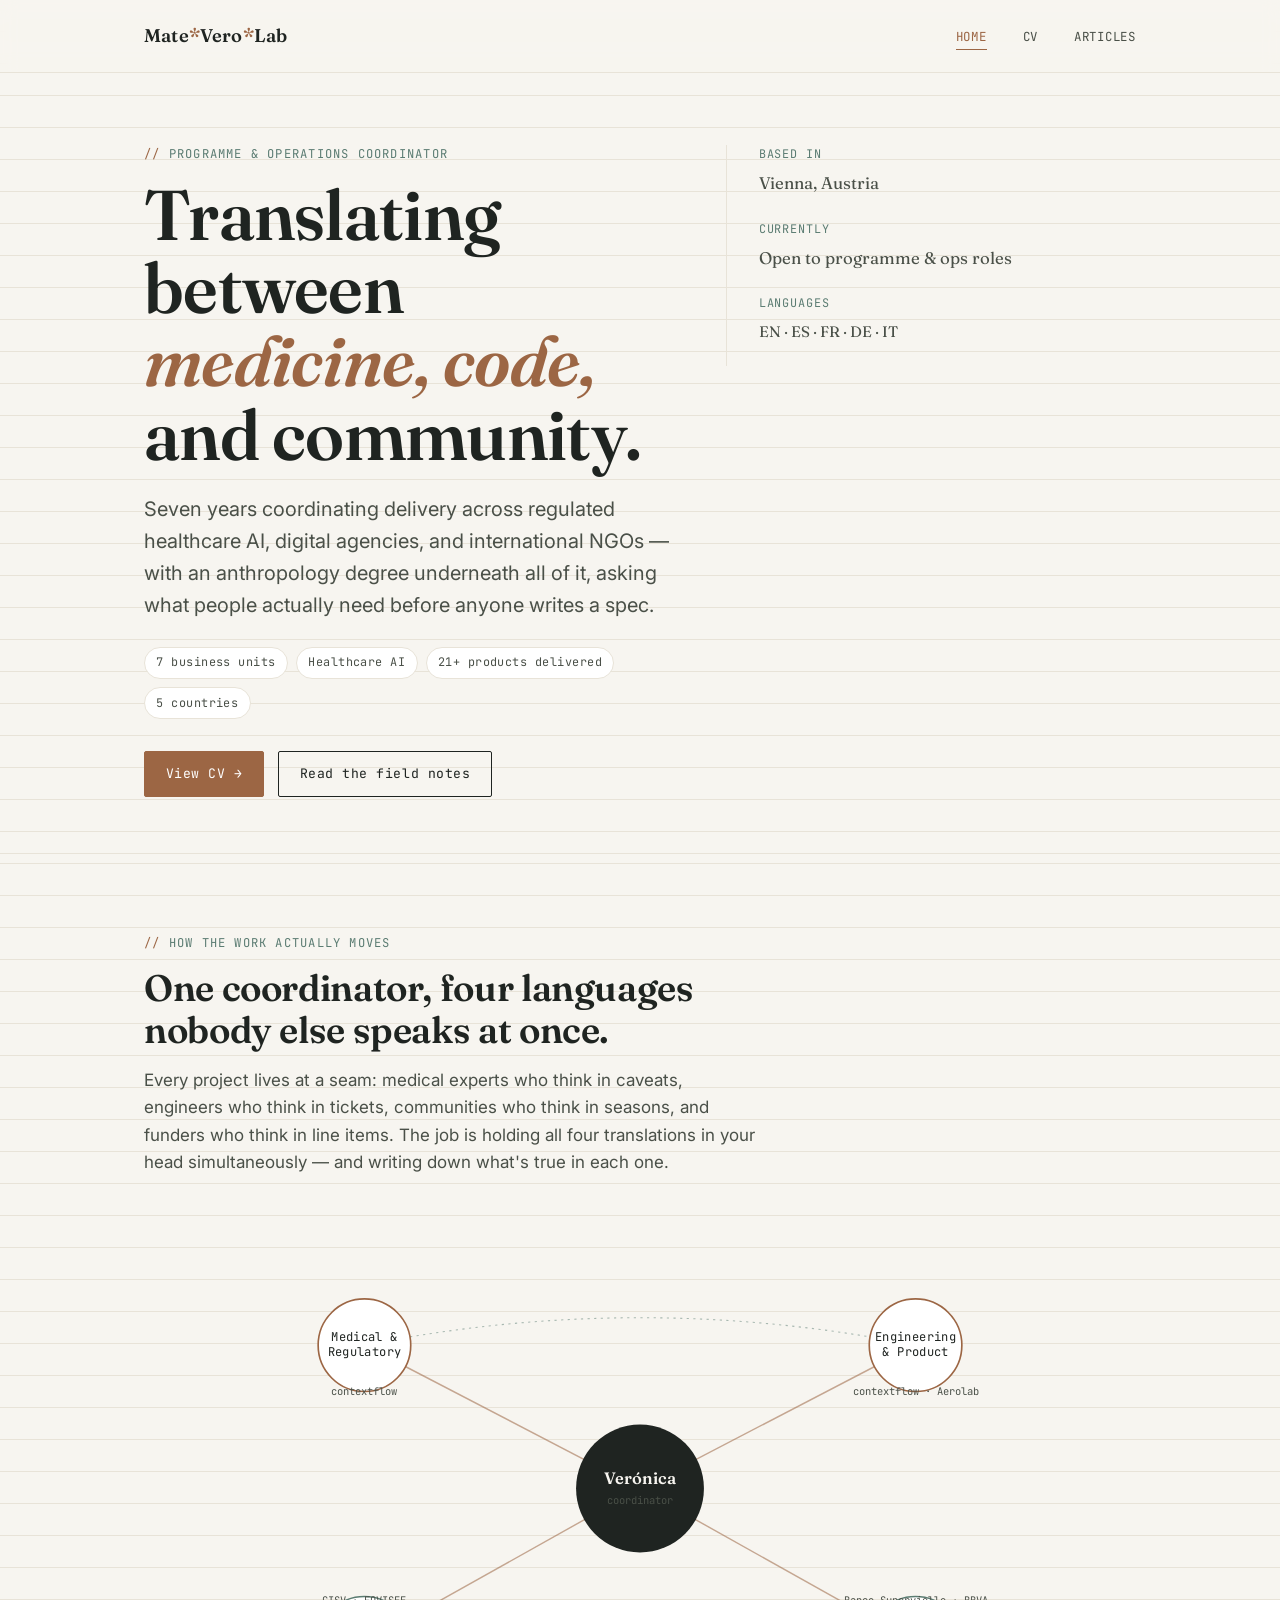
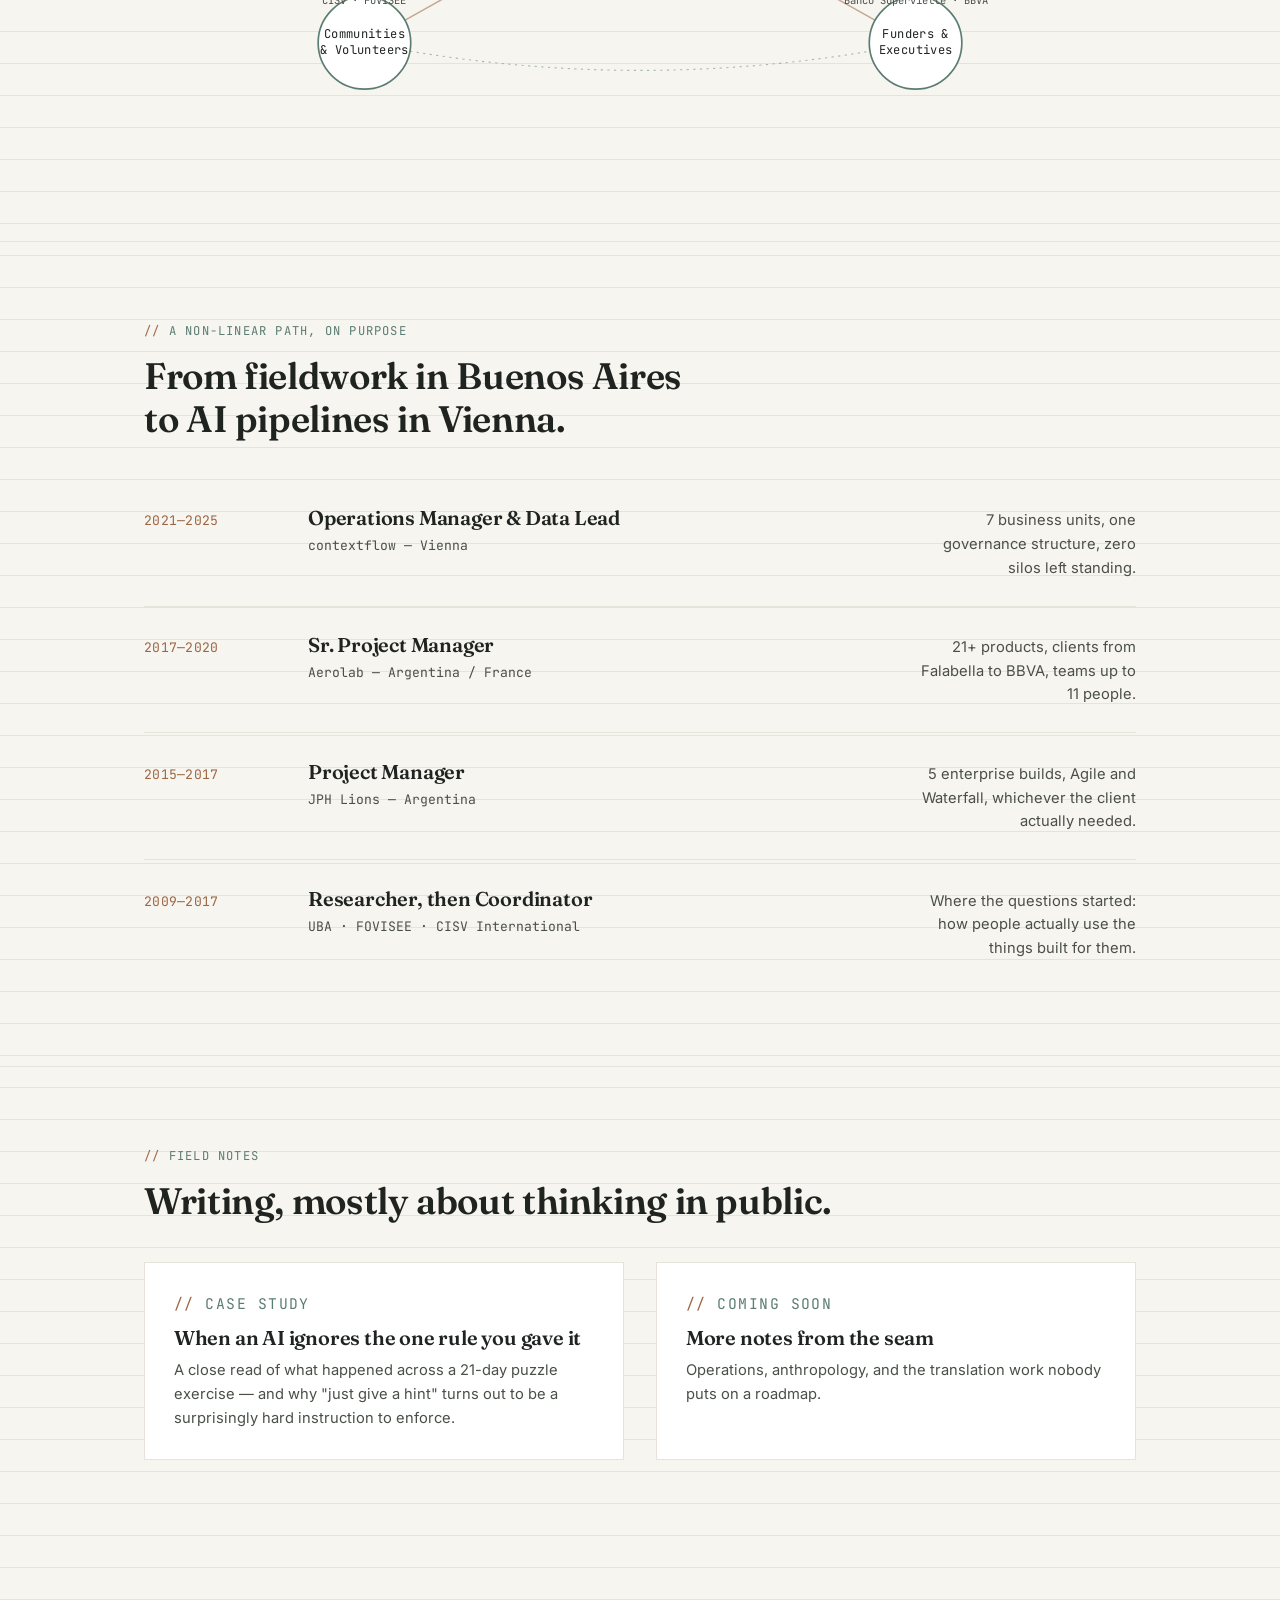
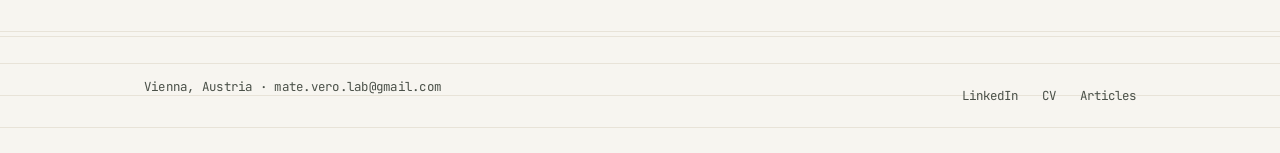
==== index.html @ 9cffab48 "Add files via upload root docs" ====
<!DOCTYPE html>
<html lang="en">
<head>
<meta charset="UTF-8">
<meta name="viewport" content="width=device-width, initial-scale=1.0">
<title>MateVero*Lab — Field notes on operations, AI, and anthropology</title>
<meta name="description" content="Programme and operations coordinator working at the seam between regulated AI, international NGOs, and anthropology.">
<link rel="preconnect" href="https://fonts.googleapis.com">
<link href="https://fonts.googleapis.com/css2?family=Fraunces:opsz,wght@9..144,400;9..144,500;9..144,600;9..144,700&family=Inter:wght@400;500;600&family=JetBrains+Mono:wght@400;500&display=swap" rel="stylesheet">
<link rel="stylesheet" href="style.css">
<style>

  /* ---------- Hero ---------- */
  .hero {
    padding: 4.5rem 0 3.5rem;
    border-bottom: 1px solid var(--paper-line);
  }

  .hero-grid {
    display: grid;
    grid-template-columns: 1.3fr 1fr;
    gap: 3rem;
    align-items: start;
  }

  .hero h1 {
    margin-top: 0.6rem;
  }

  .hero h1 em {
    font-style: italic;
    color: var(--terracotta);
  }

  .hero-tags {
    display: flex;
    flex-wrap: wrap;
    gap: 0.5rem;
    margin-top: 1.6rem;
  }

  .hero-tag {
    font-family: var(--mono);
    font-size: 0.74rem;
    letter-spacing: 0.04em;
    padding: 0.35rem 0.7rem;
    border: 1px solid var(--paper-line);
    border-radius: 100px;
    color: var(--ink-soft);
    background: var(--white);
  }

  .hero-actions {
    margin-top: 2rem;
    display: flex;
    gap: 0.85rem;
    flex-wrap: wrap;
  }

  .hero-aside {
    border-left: 1px solid var(--paper-line);
    padding-left: 2rem;
  }

  .hero-aside .label {
    font-family: var(--mono);
    font-size: 0.74rem;
    color: var(--sage);
    text-transform: uppercase;
    letter-spacing: 0.08em;
    margin-bottom: 0.4rem;
  }

  .hero-aside .value {
    font-family: var(--serif);
    font-size: 1.05rem;
    margin-bottom: 1.4rem;
  }

  /* ---------- Translation diagram (signature element) ---------- */

  .diagram-section {
    padding: 5rem 0;
    border-bottom: 1px solid var(--paper-line);
  }

  .diagram-intro {
    max-width: 620px;
    margin-bottom: 3rem;
  }

  .diagram-wrap {
    width: 100%;
    overflow: visible;
  }

  .node-label {
    font-family: var(--mono);
    font-size: 11px;
    letter-spacing: 0.03em;
    fill: var(--ink);
  }

  .node-sublabel {
    font-family: var(--mono);
    font-size: 9.5px;
    fill: var(--ink-soft);
  }

  .center-label {
    font-family: var(--serif);
    font-weight: 600;
    font-size: 15px;
    fill: var(--paper);
  }

  /* ---------- Path sections ---------- */

  .path-section {
    padding: 5rem 0;
    border-bottom: 1px solid var(--paper-line);
  }

  .path-list {
    display: grid;
    gap: 0;
  }

  .path-row {
    display: grid;
    grid-template-columns: 140px 1fr 220px;
    gap: 1.5rem;
    padding: 1.6rem 0;
    border-top: 1px solid var(--paper-line);
    align-items: baseline;
  }

  .path-row:first-of-type {
    border-top: none;
  }

  .path-years {
    font-family: var(--mono);
    font-size: 0.82rem;
    color: var(--terracotta);
    letter-spacing: 0.02em;
  }

  .path-role h3 {
    margin-bottom: 0.25rem;
  }

  .path-role .org {
    font-family: var(--mono);
    font-size: 0.82rem;
    color: var(--ink-soft);
  }

  .path-desc {
    font-size: 0.92rem;
    color: var(--ink-soft);
    text-align: right;
  }

  @media (max-width: 760px) {
    .hero-grid { grid-template-columns: 1fr; }
    .hero-aside { border-left: none; padding-left: 0; border-top: 1px solid var(--paper-line); padding-top: 1.5rem; }
    .path-row { grid-template-columns: 1fr; gap: 0.4rem; }
    .path-desc { text-align: left; }
  }

  /* ---------- Articles teaser ---------- */

  .teaser-section { padding: 5rem 0; }

  .teaser-grid {
    display: grid;
    grid-template-columns: repeat(2, 1fr);
    gap: 2rem;
    margin-top: 2.5rem;
  }

  .teaser-card {
    border: 1px solid var(--paper-line);
    background: var(--white);
    padding: 1.8rem;
    text-decoration: none;
    display: block;
    transition: border-color 0.15s ease, transform 0.15s ease;
  }

  .teaser-card:hover {
    border-color: var(--terracotta);
    transform: translateY(-2px);
  }

  .teaser-card .eyebrow { margin-bottom: 0.6rem; }
  .teaser-card h3 { margin-bottom: 0.5rem; }
  .teaser-card p { font-size: 0.92rem; margin-bottom: 0; }

  @media (max-width: 700px) {
    .teaser-grid { grid-template-columns: 1fr; }
  }
</style>
</head>
<body>

<nav class="site-nav">
  <div class="shell">
    <a href="index.html" class="nav-mark">Mate<span class="dot">*</span>Vero<span class="dot">*</span>Lab</a>
    <ul class="nav-links">
      <li><a href="index.html" aria-current="page">Home</a></li>
      <li><a href="cv.html">CV</a></li>
      <li><a href="articles.html">Articles</a></li>
    </ul>
  </div>
</nav>

<header class="hero">
  <div class="shell hero-grid">
    <div>
      <p class="eyebrow">Programme & Operations Coordinator</p>
      <h1>Translating between<br><em>medicine, code,</em><br>and community.</h1>
      <p class="lede" style="margin-top:1.4rem;">
        Seven years coordinating delivery across regulated healthcare AI, digital agencies, and international NGOs — with an anthropology degree underneath all of it, asking what people actually need before anyone writes a spec.
      </p>
      <div class="hero-tags">
        <span class="hero-tag">7 business units</span>
        <span class="hero-tag">Healthcare AI</span>
        <span class="hero-tag">21+ products delivered</span>
        <span class="hero-tag">5 countries</span>
      </div>
      <div class="hero-actions">
        <a href="cv.html" class="btn btn-solid">View CV →</a>
        <a href="articles.html" class="btn">Read the field notes</a>
      </div>
    </div>
    <aside class="hero-aside">
      <p class="label">Based in</p>
      <p class="value">Vienna, Austria</p>
      <p class="label">Currently</p>
      <p class="value">Open to programme & ops roles</p>
      <p class="label">Languages</p>
      <p class="value" style="font-size:0.95rem;">EN · ES · FR · DE · IT</p>
    </aside>
  </div>
</header>

<section class="diagram-section">
  <div class="shell">
    <div class="diagram-intro">
      <p class="eyebrow">How the work actually moves</p>
      <h2>One coordinator, four languages nobody else speaks at once.</h2>
      <p style="margin-top:1rem;">Every project lives at a seam: medical experts who think in caveats, engineers who think in tickets, communities who think in seasons, and funders who think in line items. The job is holding all four translations in your head simultaneously — and writing down what's true in each one.</p>
    </div>

    <div class="diagram-wrap">
      <svg viewBox="0 0 900 480" xmlns="http://www.w3.org/2000/svg" role="img" aria-label="Diagram showing Verónica as the central translator between medical/regulatory, engineering, community, and funding worlds">
        <!-- connecting lines -->
        <g stroke="#9C6644" stroke-width="1.3" fill="none" opacity="0.55">
          <path d="M 450 240 L 200 110" />
          <path d="M 450 240 L 700 110" />
          <path d="M 450 240 L 200 380" />
          <path d="M 450 240 L 700 380" />
        </g>
        <g stroke="#5B7C72" stroke-width="1" fill="none" stroke-dasharray="2 4" opacity="0.5">
          <path d="M 200 110 Q 450 60 700 110" />
          <path d="M 200 380 Q 450 430 700 380" />
        </g>

        <!-- center node -->
        <circle cx="450" cy="240" r="58" fill="#1F2421" />
        <text x="450" y="236" text-anchor="middle" class="center-label">Verónica</text>
        <text x="450" y="254" text-anchor="middle" class="node-sublabel" fill="#C9A66B">coordinator</text>

        <!-- node: medical/regulatory -->
        <circle cx="200" cy="110" r="42" fill="#FFFFFF" stroke="#9C6644" stroke-width="1.5" />
        <text x="200" y="106" text-anchor="middle" class="node-label">Medical &</text>
        <text x="200" y="120" text-anchor="middle" class="node-label">Regulatory</text>

        <!-- node: engineering -->
        <circle cx="700" cy="110" r="42" fill="#FFFFFF" stroke="#9C6644" stroke-width="1.5" />
        <text x="700" y="106" text-anchor="middle" class="node-label">Engineering</text>
        <text x="700" y="120" text-anchor="middle" class="node-label">& Product</text>

        <!-- node: community -->
        <circle cx="200" cy="380" r="42" fill="#FFFFFF" stroke="#5B7C72" stroke-width="1.5" />
        <text x="200" y="376" text-anchor="middle" class="node-label">Communities</text>
        <text x="200" y="390" text-anchor="middle" class="node-label">& Volunteers</text>

        <!-- node: funding -->
        <circle cx="700" cy="380" r="42" fill="#FFFFFF" stroke="#5B7C72" stroke-width="1.5" />
        <text x="700" y="376" text-anchor="middle" class="node-label">Funders &</text>
        <text x="700" y="390" text-anchor="middle" class="node-label">Executives</text>

        <!-- small annotations -->
        <text x="200" y="155" text-anchor="middle" class="node-sublabel">contextflow</text>
        <text x="700" y="155" text-anchor="middle" class="node-sublabel">contextflow · Aerolab</text>
        <text x="200" y="345" text-anchor="middle" class="node-sublabel">CISV · FOVISEE</text>
        <text x="700" y="345" text-anchor="middle" class="node-sublabel">Banco Supervielle · BBVA</text>
      </svg>
    </div>
  </div>
</section>

<section class="path-section">
  <div class="shell">
    <p class="eyebrow">A non-linear path, on purpose</p>
    <h2>From fieldwork in Buenos Aires<br>to AI pipelines in Vienna.</h2>

    <div class="path-list" style="margin-top:2.5rem;">
      <div class="path-row">
        <div class="path-years">2021—2025</div>
        <div class="path-role">
          <h3>Operations Manager & Data Lead</h3>
          <div class="org">contextflow — Vienna</div>
        </div>
        <div class="path-desc">7 business units, one governance structure, zero silos left standing.</div>
      </div>
      <div class="path-row">
        <div class="path-years">2017—2020</div>
        <div class="path-role">
          <h3>Sr. Project Manager</h3>
          <div class="org">Aerolab — Argentina / France</div>
        </div>
        <div class="path-desc">21+ products, clients from Falabella to BBVA, teams up to 11 people.</div>
      </div>
      <div class="path-row">
        <div class="path-years">2015—2017</div>
        <div class="path-role">
          <h3>Project Manager</h3>
          <div class="org">JPH Lions — Argentina</div>
        </div>
        <div class="path-desc">5 enterprise builds, Agile and Waterfall, whichever the client actually needed.</div>
      </div>
      <div class="path-row">
        <div class="path-years">2009—2017</div>
        <div class="path-role">
          <h3>Researcher, then Coordinator</h3>
          <div class="org">UBA · FOVISEE · CISV International</div>
        </div>
        <div class="path-desc">Where the questions started: how people actually use the things built for them.</div>
      </div>
    </div>
  </div>
</section>

<section class="teaser-section">
  <div class="shell">
    <p class="eyebrow">Field notes</p>
    <h2>Writing, mostly about thinking in public.</h2>
    <div class="teaser-grid">
      <a href="articles.html" class="teaser-card">
        <p class="eyebrow">Case study</p>
        <h3>When an AI ignores the one rule you gave it</h3>
        <p>A close read of what happened across a 21-day puzzle exercise — and why "just give a hint" turns out to be a surprisingly hard instruction to enforce.</p>
      </a>
      <a href="articles.html" class="teaser-card">
        <p class="eyebrow">Coming soon</p>
        <h3>More notes from the seam</h3>
        <p>Operations, anthropology, and the translation work nobody puts on a roadmap.</p>
      </a>
    </div>
  </div>
</section>

<footer class="site-footer">
  <div class="shell">
    <p class="footer-meta">Vienna, Austria · mate.vero.lab@gmail.com</p>
    <ul class="footer-links">
      <li><a href="https://linkedin.com/in/veronica-mandelbaum">LinkedIn</a></li>
      <li><a href="cv.html">CV</a></li>
      <li><a href="articles.html">Articles</a></li>
    </ul>
  </div>
</footer>

</body>
</html>
---- style.css ----
/* ============================================
   Verónica Mandelbaum — Design System
   Field notes from between disciplines
   ============================================ */

:root {
  --paper: #F7F5F0;
  --paper-line: #E8E3D8;
  --ink: #1F2421;
  --ink-soft: #4A5048;
  --terracotta: #9C6644;
  --sage: #5B7C72;
  --gold: #C9A66B;
  --white: #FFFFFF;

  --serif: "Fraunces", Georgia, serif;
  --sans: "Inter", -apple-system, BlinkMacSystemFont, sans-serif;
  --mono: "JetBrains Mono", "SF Mono", Menlo, monospace;

  --max-w: 1120px;
  --gutter: clamp(1.5rem, 5vw, 4rem);
}

* { box-sizing: border-box; }

html {
  scroll-behavior: smooth;
}

@media (prefers-reduced-motion: reduce) {
  html { scroll-behavior: auto; }
  *, *::before, *::after {
    animation-duration: 0.01ms !important;
    animation-iteration-count: 1 !important;
    transition-duration: 0.01ms !important;
  }
}

body {
  margin: 0;
  background: var(--paper);
  background-image:
    repeating-linear-gradient(
      to bottom,
      transparent 0,
      transparent 31px,
      var(--paper-line) 31px,
      var(--paper-line) 32px
    );
  color: var(--ink);
  font-family: var(--sans);
  font-size: 17px;
  line-height: 1.6;
  -webkit-font-smoothing: antialiased;
}

a { color: inherit; }

::selection {
  background: var(--gold);
  color: var(--ink);
}

/* ---------- Layout shell ---------- */

.shell {
  max-width: var(--max-w);
  margin: 0 auto;
  padding: 0 var(--gutter);
}

/* ---------- Nav ---------- */

.site-nav {
  position: sticky;
  top: 0;
  z-index: 50;
  background: rgba(247, 245, 240, 0.88);
  backdrop-filter: blur(8px);
  border-bottom: 1px solid var(--paper-line);
}

.site-nav .shell {
  display: flex;
  align-items: center;
  justify-content: space-between;
  height: 72px;
}

.nav-mark {
  font-family: var(--serif);
  font-weight: 600;
  font-size: 1.15rem;
  letter-spacing: 0.01em;
  text-decoration: none;
  color: var(--ink);
}

.nav-mark .dot {
  color: var(--terracotta);
}

.nav-links {
  display: flex;
  gap: clamp(1.25rem, 3vw, 2.25rem);
  list-style: none;
  margin: 0;
  padding: 0;
}

.nav-links a {
  font-family: var(--mono);
  font-size: 0.78rem;
  letter-spacing: 0.06em;
  text-transform: uppercase;
  text-decoration: none;
  color: var(--ink-soft);
  padding-bottom: 4px;
  border-bottom: 1px solid transparent;
  transition: color 0.15s ease, border-color 0.15s ease;
}

.nav-links a:hover,
.nav-links a[aria-current="page"] {
  color: var(--terracotta);
  border-bottom-color: var(--terracotta);
}

.nav-links a:focus-visible,
a:focus-visible,
button:focus-visible {
  outline: 2px solid var(--sage);
  outline-offset: 3px;
  border-radius: 2px;
}

/* ---------- Eyebrow / labels ---------- */

.eyebrow {
  font-family: var(--mono);
  font-size: 0.76rem;
  letter-spacing: 0.1em;
  text-transform: uppercase;
  color: var(--sage);
  margin: 0 0 0.85rem;
}

.eyebrow::before {
  content: "// ";
  color: var(--terracotta);
}

/* ---------- Typography ---------- */

h1, h2, h3 {
  font-family: var(--serif);
  font-weight: 600;
  letter-spacing: -0.01em;
  margin: 0;
  color: var(--ink);
}

h1 { font-size: clamp(2.6rem, 6vw, 4.4rem); line-height: 1.04; }
h2 { font-size: clamp(1.7rem, 3.4vw, 2.3rem); line-height: 1.15; }
h3 { font-size: 1.25rem; line-height: 1.3; }

p { margin: 0 0 1rem; color: var(--ink-soft); }

.lede {
  font-size: clamp(1.05rem, 1.6vw, 1.25rem);
  color: var(--ink-soft);
  max-width: 640px;
}

/* ---------- Footer ---------- */

.site-footer {
  border-top: 1px solid var(--paper-line);
  margin-top: 6rem;
}

.site-footer .shell {
  padding-top: 2.5rem;
  padding-bottom: 2.5rem;
  display: flex;
  flex-wrap: wrap;
  gap: 1rem;
  justify-content: space-between;
  align-items: center;
}

.footer-meta {
  font-family: var(--mono);
  font-size: 0.78rem;
  color: var(--ink-soft);
  letter-spacing: 0.02em;
}

.footer-links {
  display: flex;
  gap: 1.5rem;
  list-style: none;
  margin: 0;
  padding: 0;
}

.footer-links a {
  font-family: var(--mono);
  font-size: 0.78rem;
  text-decoration: none;
  color: var(--ink-soft);
  border-bottom: 1px solid transparent;
  transition: color 0.15s ease, border-color 0.15s ease;
}

.footer-links a:hover {
  color: var(--terracotta);
  border-bottom-color: var(--terracotta);
}

/* ---------- Buttons / pills ---------- */

.btn {
  display: inline-flex;
  align-items: center;
  gap: 0.5rem;
  font-family: var(--mono);
  font-size: 0.82rem;
  letter-spacing: 0.04em;
  text-decoration: none;
  padding: 0.7rem 1.3rem;
  border: 1px solid var(--ink);
  border-radius: 2px;
  color: var(--ink);
  transition: background 0.15s ease, color 0.15s ease;
}

.btn:hover {
  background: var(--ink);
  color: var(--paper);
}

.btn-solid {
  background: var(--terracotta);
  border-color: var(--terracotta);
  color: var(--white);
}

.btn-solid:hover {
  background: #82512f;
  border-color: #82512f;
  color: var(--white);
}

@media (max-width: 640px) {
  .nav-links { gap: 1rem; }
  .nav-links a { font-size: 0.7rem; }
}
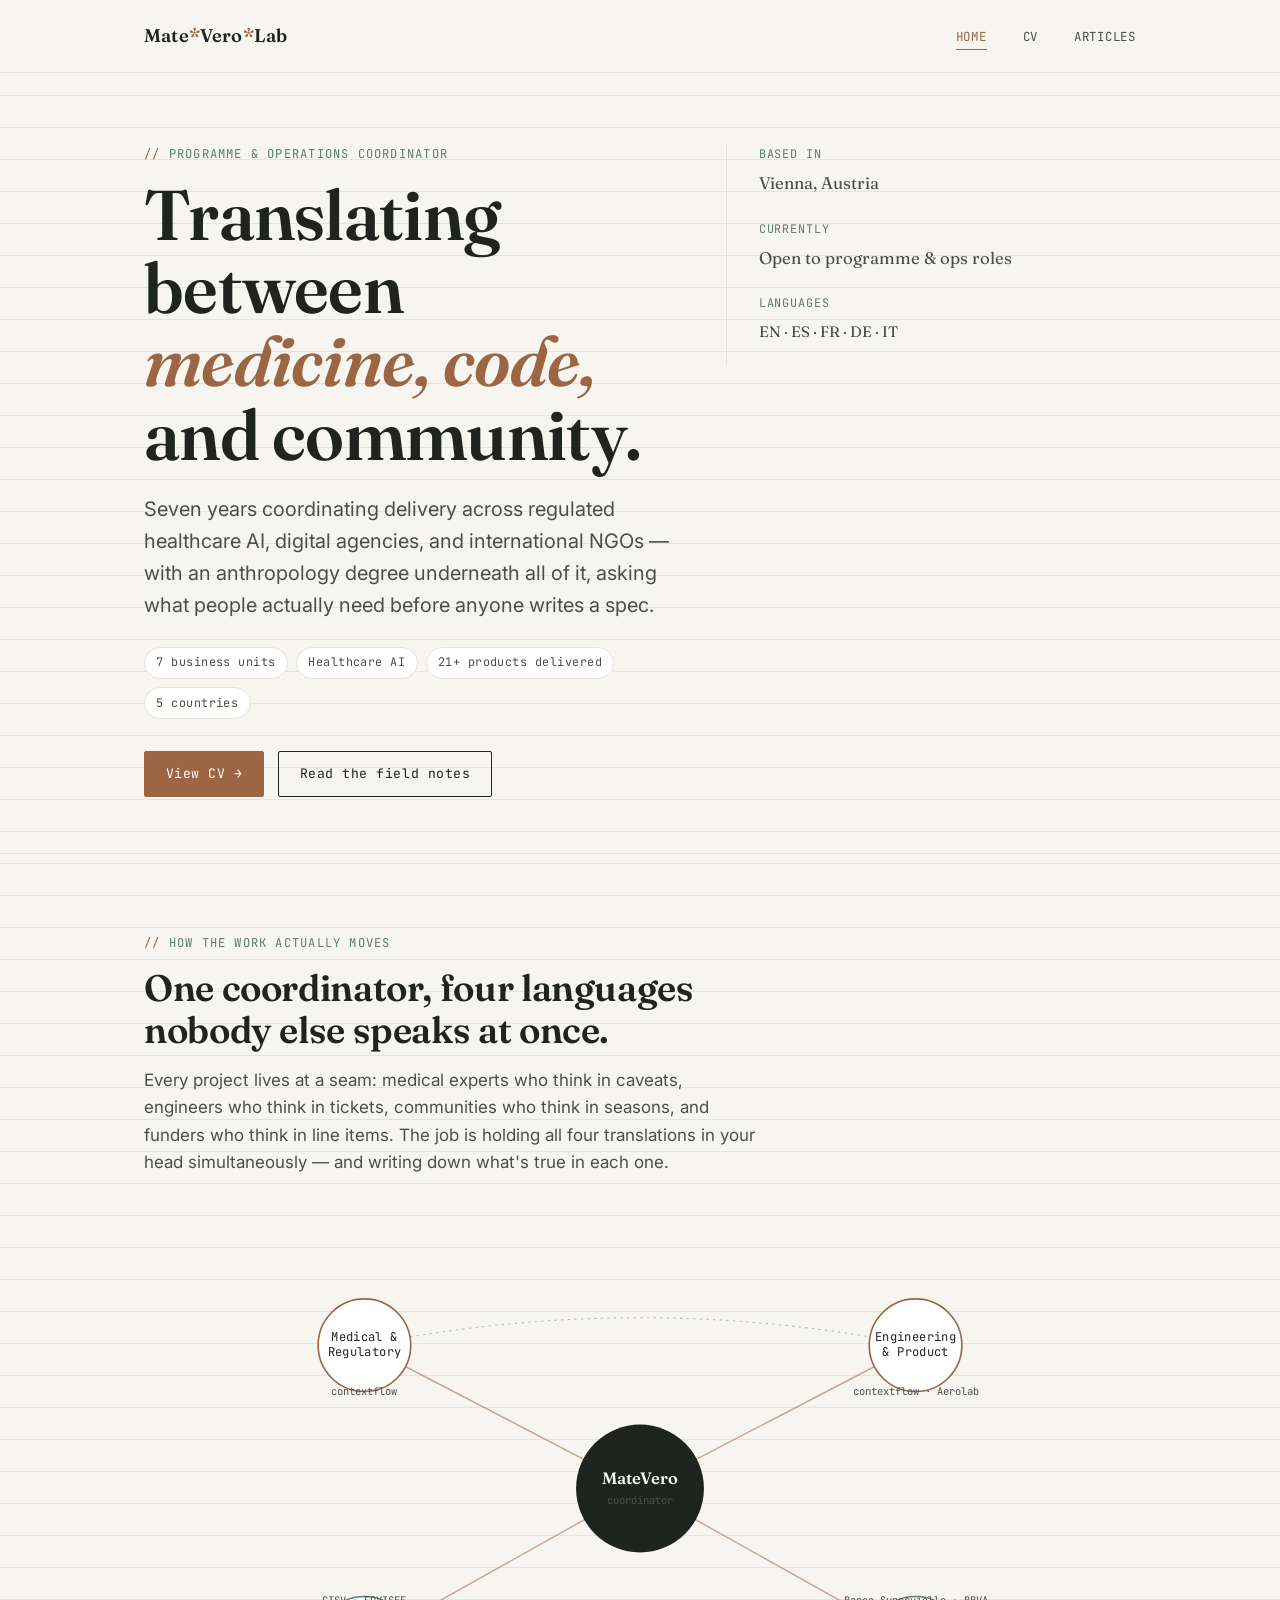
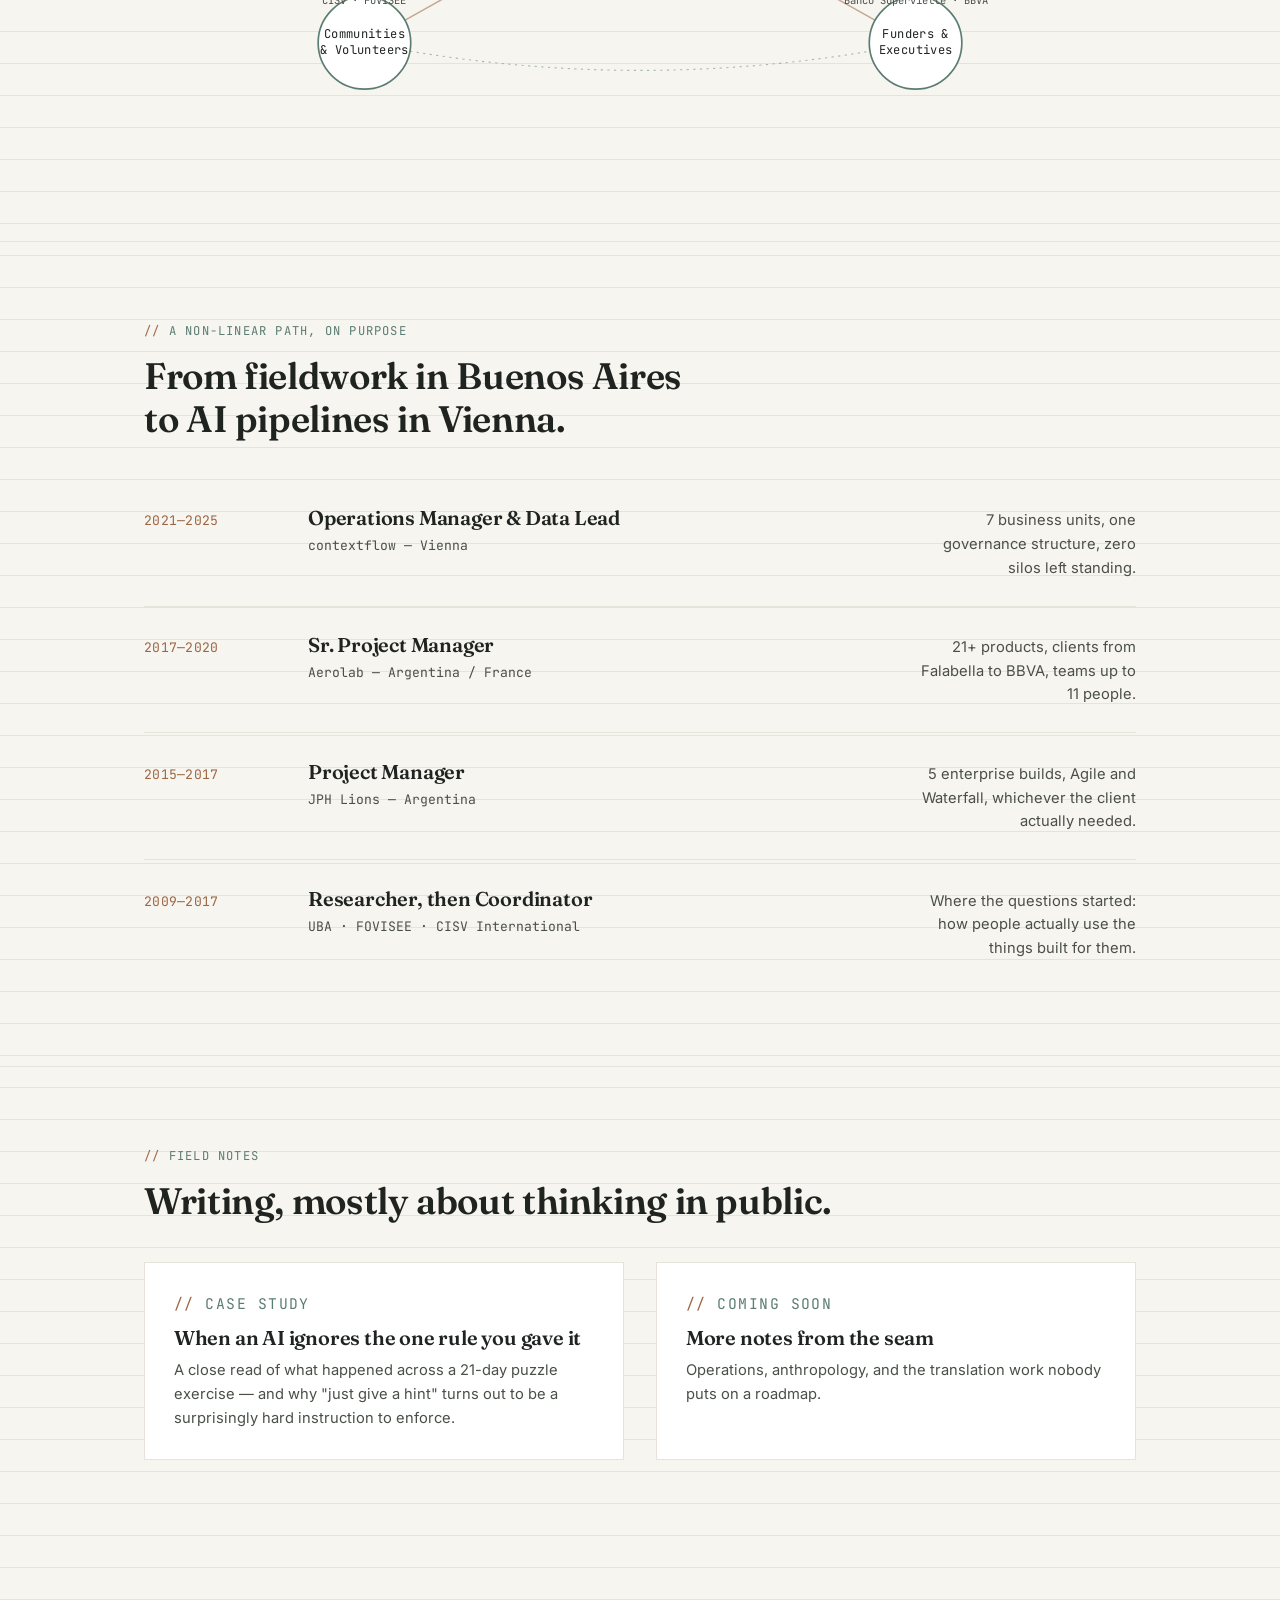
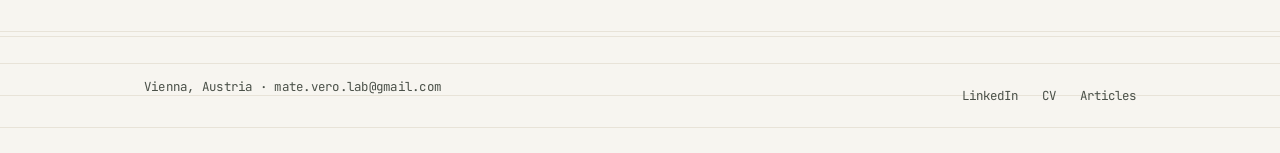
==== commit cbaa0dea: "Update index.html cambio de Verónica a MateVero en el SVG" ====
--- a/index.html
+++ b/index.html
@@ -270,7 +270,7 @@
 
         <!-- center node -->
         <circle cx="450" cy="240" r="58" fill="#1F2421" />
-        <text x="450" y="236" text-anchor="middle" class="center-label">Verónica</text>
+        <text x="450" y="236" text-anchor="middle" class="center-label">MateVero</text>
         <text x="450" y="254" text-anchor="middle" class="node-sublabel" fill="#C9A66B">coordinator</text>
 
         <!-- node: medical/regulatory -->
